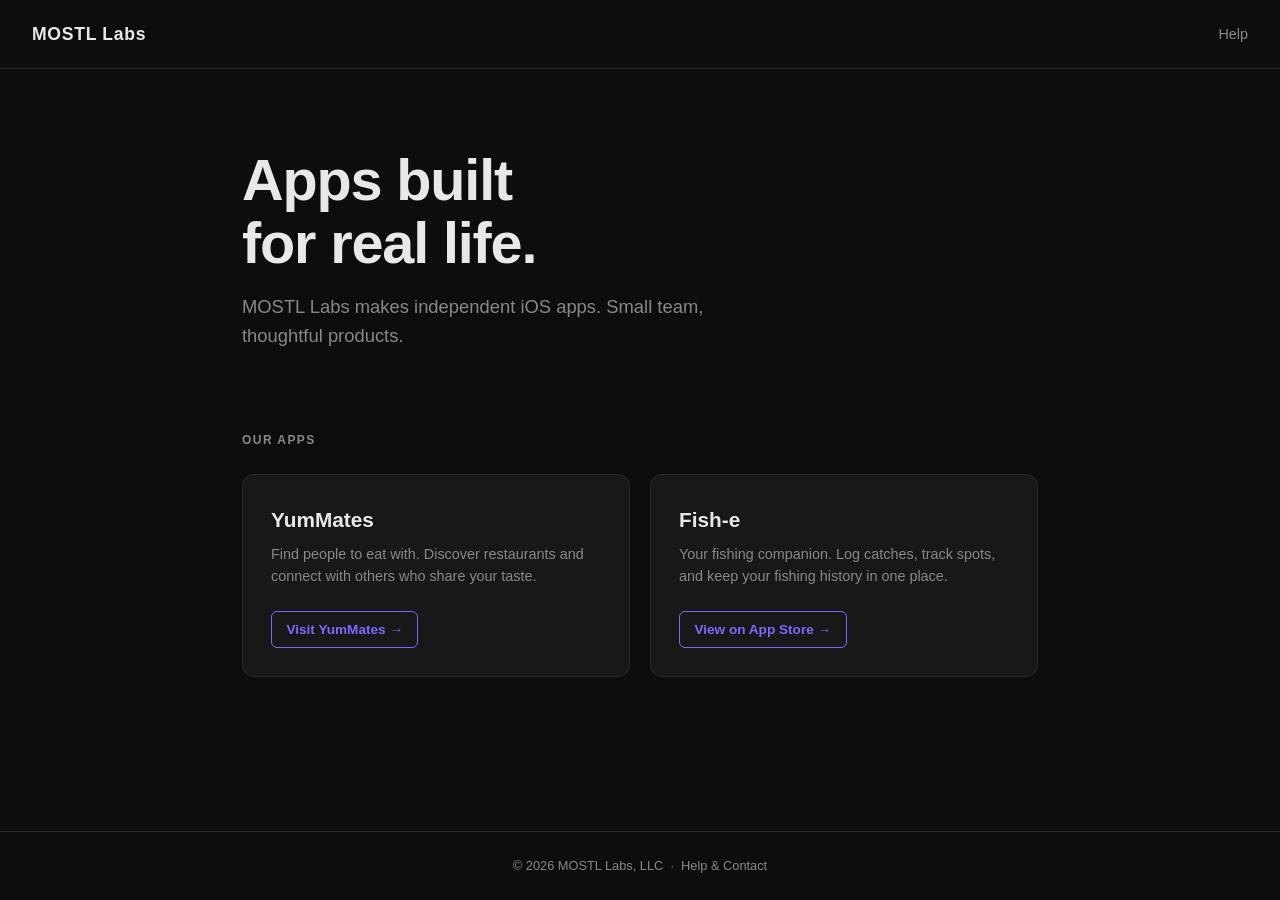
==== index.html @ 6654e608 "create site" ====
<!DOCTYPE html>
<html lang="en">
<head>
  <meta charset="UTF-8" />
  <meta name="viewport" content="width=device-width, initial-scale=1.0" />
  <title>MOSTL Labs</title>
  <meta name="description" content="Independent apps built by MOSTL Labs, LLC." />
  <link rel="stylesheet" href="style.css" />
</head>
<body>
  <nav>
    <a href="/" class="nav-logo">MOSTL Labs</a>
    <ul class="nav-links">
      <li><a href="/help.html">Help</a></li>
    </ul>
  </nav>

  <main>
    <section class="hero">
      <h1>Apps built<br>for real life.</h1>
      <p>MOSTL Labs makes independent iOS apps. Small team, thoughtful products.</p>
    </section>

    <p class="apps-heading">Our Apps</p>
    <div class="apps-grid">
      <div class="app-card">
        <div class="app-name">YumMates</div>
        <p class="app-desc">Find people to eat with. Discover restaurants and connect with others who share your taste.</p>
        <a href="https://yummates.com" class="app-link" target="_blank" rel="noopener">Visit YumMates →</a>
      </div>

      <div class="app-card">
        <div class="app-name">Fish-e</div>
        <p class="app-desc">Your fishing companion. Log catches, track spots, and keep your fishing history in one place.</p>
        <a href="https://apps.apple.com/us/app/fish-e/id1046398556" class="app-link" target="_blank" rel="noopener">View on App Store →</a>
      </div>
    </div>
  </main>

  <footer>
    <p>&copy; 2026 MOSTL Labs, LLC &nbsp;&middot;&nbsp; <a href="/help.html">Help &amp; Contact</a></p>
  </footer>
</body>
</html>
---- style.css ----
*, *::before, *::after {
  box-sizing: border-box;
  margin: 0;
  padding: 0;
}

:root {
  --bg: #0d0d0d;
  --surface: #181818;
  --border: #2a2a2a;
  --text: #e8e8e8;
  --muted: #888;
  --accent: #7c6aff;
  --accent-hover: #9b8dff;
}

html {
  font-size: 16px;
  scroll-behavior: smooth;
}

body {
  background: var(--bg);
  color: var(--text);
  font-family: -apple-system, BlinkMacSystemFont, "Segoe UI", Helvetica, Arial, sans-serif;
  line-height: 1.6;
  min-height: 100vh;
  display: flex;
  flex-direction: column;
}

a {
  color: var(--accent);
  text-decoration: none;
}

a:hover {
  color: var(--accent-hover);
  text-decoration: underline;
}

/* Nav */
nav {
  border-bottom: 1px solid var(--border);
  padding: 1.25rem 2rem;
  display: flex;
  align-items: center;
  justify-content: space-between;
}

.nav-logo {
  font-size: 1.1rem;
  font-weight: 700;
  letter-spacing: 0.04em;
  color: var(--text);
  text-decoration: none;
}

.nav-logo:hover {
  color: var(--text);
  text-decoration: none;
}

.nav-links {
  display: flex;
  gap: 1.5rem;
  list-style: none;
}

.nav-links a {
  color: var(--muted);
  font-size: 0.9rem;
  transition: color 0.15s;
}

.nav-links a:hover {
  color: var(--text);
  text-decoration: none;
}

/* Main */
main {
  flex: 1;
  max-width: 860px;
  width: 100%;
  margin: 0 auto;
  padding: 5rem 2rem 4rem;
}

/* Hero */
.hero {
  margin-bottom: 5rem;
}

.hero h1 {
  font-size: clamp(2.4rem, 5vw, 3.6rem);
  font-weight: 800;
  letter-spacing: -0.02em;
  line-height: 1.1;
  margin-bottom: 1rem;
}

.hero p {
  font-size: 1.15rem;
  color: var(--muted);
  max-width: 480px;
}

/* Apps */
.apps-heading {
  font-size: 0.75rem;
  font-weight: 600;
  letter-spacing: 0.12em;
  text-transform: uppercase;
  color: var(--muted);
  margin-bottom: 1.5rem;
}

.apps-grid {
  display: grid;
  grid-template-columns: repeat(auto-fit, minmax(300px, 1fr));
  gap: 1.25rem;
}

.app-card {
  background: var(--surface);
  border: 1px solid var(--border);
  border-radius: 12px;
  padding: 1.75rem;
  transition: border-color 0.15s;
}

.app-card:hover {
  border-color: var(--accent);
}

.app-name {
  font-size: 1.3rem;
  font-weight: 700;
  margin-bottom: 0.5rem;
}

.app-desc {
  font-size: 0.9rem;
  color: var(--muted);
  margin-bottom: 1.5rem;
  line-height: 1.5;
}

.app-link {
  display: inline-block;
  font-size: 0.85rem;
  font-weight: 600;
  color: var(--accent);
  border: 1px solid var(--accent);
  border-radius: 6px;
  padding: 0.4rem 0.9rem;
  transition: background 0.15s, color 0.15s;
}

.app-link:hover {
  background: var(--accent);
  color: #fff;
  text-decoration: none;
}

/* Help page */
.help-content {
  max-width: 520px;
}

.help-content h1 {
  font-size: 2rem;
  font-weight: 800;
  margin-bottom: 1rem;
}

.help-content p {
  color: var(--muted);
  margin-bottom: 1rem;
}

.help-content .email-link {
  font-size: 1.05rem;
  font-weight: 600;
}

/* Footer */
footer {
  border-top: 1px solid var(--border);
  padding: 1.5rem 2rem;
  text-align: center;
  font-size: 0.8rem;
  color: var(--muted);
}

footer a {
  color: var(--muted);
}

footer a:hover {
  color: var(--text);
}

@media (max-width: 600px) {
  nav {
    padding: 1rem 1.25rem;
  }

  main {
    padding: 3rem 1.25rem 3rem;
  }

  .hero {
    margin-bottom: 3.5rem;
  }
}
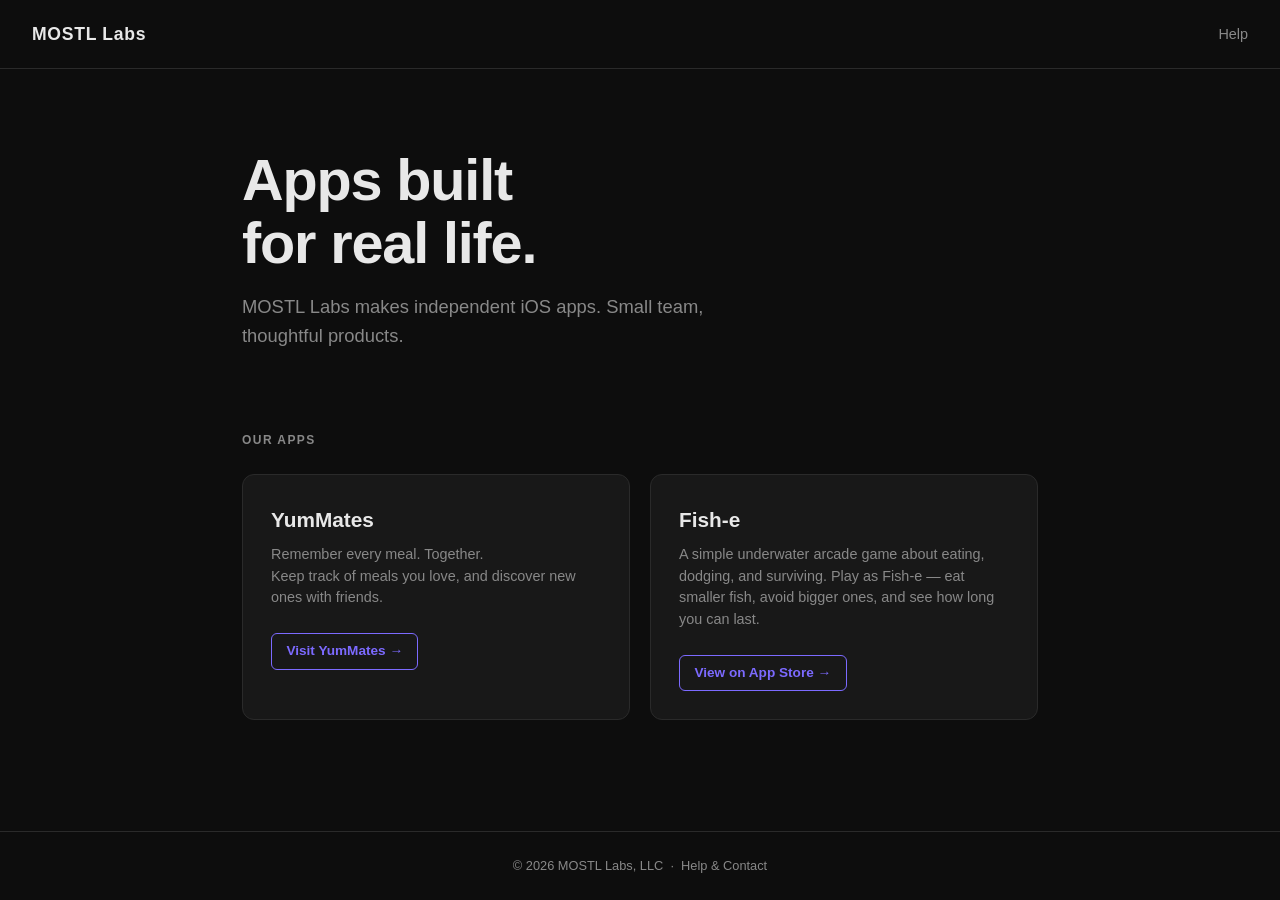
==== commit 49b3f442: "update descriptions" ====
--- a/index.html
+++ b/index.html
@@ -25,13 +25,13 @@
     <div class="apps-grid">
       <div class="app-card">
         <div class="app-name">YumMates</div>
-        <p class="app-desc">Find people to eat with. Discover restaurants and connect with others who share your taste.</p>
+        <p class="app-desc">Remember every meal. Together.<br>Keep track of meals you love, and discover new ones with friends.</p>
         <a href="https://yummates.com" class="app-link" target="_blank" rel="noopener">Visit YumMates →</a>
       </div>
 
       <div class="app-card">
         <div class="app-name">Fish-e</div>
-        <p class="app-desc">Your fishing companion. Log catches, track spots, and keep your fishing history in one place.</p>
+        <p class="app-desc">A simple underwater arcade game about eating, dodging, and surviving. Play as Fish-e — eat smaller fish, avoid bigger ones, and see how long you can last.</p>
         <a href="https://apps.apple.com/us/app/fish-e/id1046398556" class="app-link" target="_blank" rel="noopener">View on App Store →</a>
       </div>
     </div>
